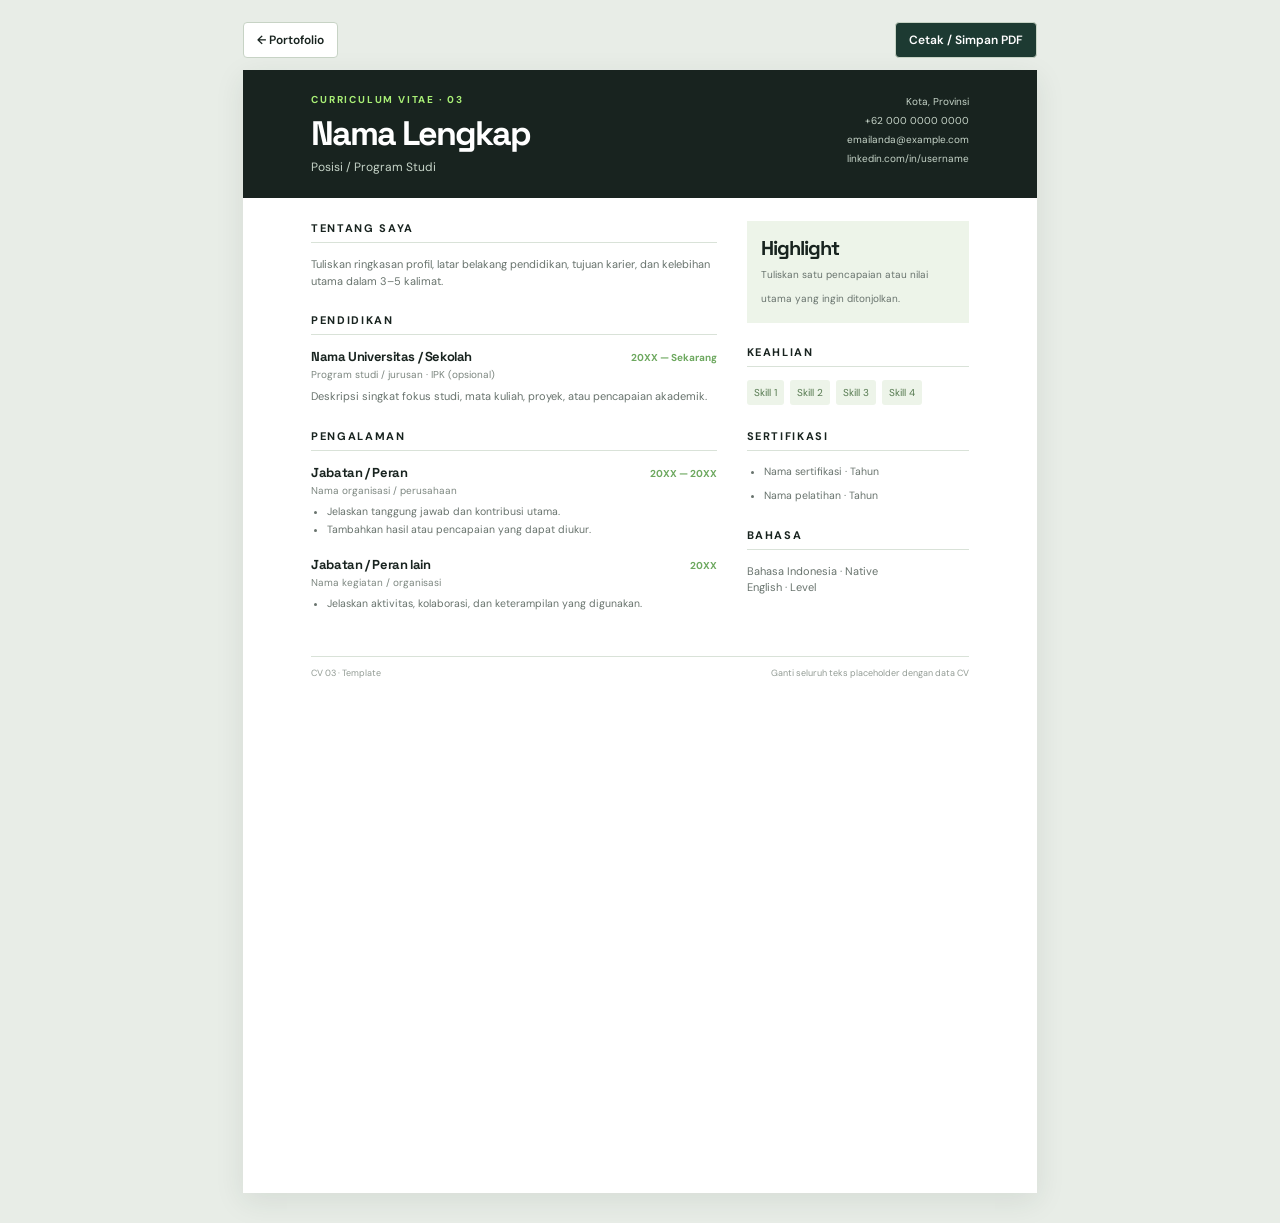
==== cv-3.html @ f795f119 "initial commit" ====
<!DOCTYPE html>
<html lang="id">
<head>
  <meta charset="UTF-8">
  <meta name="viewport" content="width=device-width, initial-scale=1.0">
  <meta name="description" content="Template CV 3 yang siap diisi.">
  <title>CV 3 - Template</title>
  <link rel="preconnect" href="https://fonts.googleapis.com">
  <link rel="preconnect" href="https://fonts.gstatic.com" crossorigin>
  <link href="https://fonts.googleapis.com/css2?family=DM+Sans:wght@400;500;600;700&family=Space+Grotesk:wght@500;600;700&display=swap" rel="stylesheet">
  <link rel="stylesheet" href="cv.css">
</head>
<body>
  <div class="cv-toolbar"><a href="index.html">← Portofolio</a><button onclick="window.print()">Cetak / Simpan PDF</button></div>
  <article class="cv-sheet cv-2">
    <header class="cv-header">
      <div>
        <p class="cv-kicker">Curriculum Vitae · 03</p>
        <h1 class="cv-name">Nama Lengkap</h1>
        <p class="cv-role">Posisi / Program Studi</p>
      </div>
      <div class="cv-contact">
        Kota, Provinsi<br>
        <a href="tel:+620000000000">+62 000 0000 0000</a><br>
        <a href="mailto:emailanda@example.com">emailanda@example.com</a><br>
        linkedin.com/in/username
      </div>
    </header>
    <div class="cv-layout">
      <main>
        <section class="cv-section">
          <h2>Tentang Saya</h2>
          <p>Tuliskan ringkasan profil, latar belakang pendidikan, tujuan karier, dan kelebihan utama dalam 3–5 kalimat.</p>
        </section>
        <section class="cv-section">
          <h2>Pendidikan</h2>
          <div class="cv-entry">
            <div class="cv-entry-head"><h3>Nama Universitas / Sekolah</h3><span class="cv-date">20XX — Sekarang</span></div>
            <div class="cv-place">Program studi / jurusan · IPK (opsional)</div>
            <p>Deskripsi singkat fokus studi, mata kuliah, proyek, atau pencapaian akademik.</p>
          </div>
        </section>
        <section class="cv-section">
          <h2>Pengalaman</h2>
          <div class="cv-entry">
            <div class="cv-entry-head"><h3>Jabatan / Peran</h3><span class="cv-date">20XX — 20XX</span></div>
            <div class="cv-place">Nama organisasi / perusahaan</div>
            <ul><li>Jelaskan tanggung jawab dan kontribusi utama.</li><li>Tambahkan hasil atau pencapaian yang dapat diukur.</li></ul>
          </div>
          <div class="cv-entry">
            <div class="cv-entry-head"><h3>Jabatan / Peran lain</h3><span class="cv-date">20XX</span></div>
            <div class="cv-place">Nama kegiatan / organisasi</div>
            <ul><li>Jelaskan aktivitas, kolaborasi, dan keterampilan yang digunakan.</li></ul>
          </div>
        </section>
      </main>
      <aside>
        <div class="cv-side-note"><strong>Highlight</strong><span>Tuliskan satu pencapaian atau nilai utama yang ingin ditonjolkan.</span></div>
        <section class="cv-section">
          <h2>Keahlian</h2>
          <div class="cv-skills"><span class="cv-skill">Skill 1</span><span class="cv-skill">Skill 2</span><span class="cv-skill">Skill 3</span><span class="cv-skill">Skill 4</span></div>
        </section>
        <section class="cv-section">
          <h2>Sertifikasi</h2>
          <ul class="cv-achievements"><li>Nama sertifikasi · Tahun</li><li>Nama pelatihan · Tahun</li></ul>
        </section>
        <section class="cv-section">
          <h2>Bahasa</h2>
          <p>Bahasa Indonesia · Native<br>English · Level</p>
        </section>
      </aside>
    </div>
    <footer class="cv-footer"><span>CV 03 · Template</span><span>Ganti seluruh teks placeholder dengan data CV</span></footer>
  </article>
</body>
</html>
---- cv.css ----
:root{--ink:#18231f;--muted:#68736d;--green:#6da85f;--pale:#edf4e9;--line:#d9e2d8;--serif:"Space Grotesk",Arial,sans-serif;--body:"DM Sans",Arial,sans-serif}*{box-sizing:border-box}body{margin:0;background:#e8ede7;color:var(--ink);font-family:var(--body);line-height:1.5}.cv-toolbar{width:210mm;margin:22px auto 12px;display:flex;justify-content:space-between;align-items:center}.cv-toolbar a,.cv-toolbar button{border:1px solid #c7d3c5;background:#fff;color:var(--ink);border-radius:4px;padding:9px 13px;text-decoration:none;font:600 12px var(--body);cursor:pointer}.cv-toolbar button{background:#1d3a32;color:#fff}.cv-sheet{width:210mm;min-height:297mm;margin:0 auto 30px;background:#fff;padding:18mm 18mm 15mm;box-shadow:0 8px 28px #1f352b18}.cv-header{display:flex;justify-content:space-between;gap:30px;padding-bottom:22px;border-bottom:3px solid var(--ink)}.cv-kicker{color:var(--green);font-size:10px;letter-spacing:.18em;text-transform:uppercase;font-weight:700;margin:0 0 10px}.cv-name{font:700 34px/1 var(--serif);letter-spacing:-.06em;margin:0 0 7px}.cv-role{color:var(--muted);font-size:12px;margin:0}.cv-contact{text-align:right;color:var(--muted);font-size:10px;line-height:1.9}.cv-contact a{color:inherit;text-decoration:none}.cv-layout{display:grid;grid-template-columns:1.55fr .85fr;gap:30px;margin-top:23px}.cv-section{margin-bottom:24px}.cv-section h2{font:700 11px var(--body);text-transform:uppercase;letter-spacing:.15em;color:var(--green);border-bottom:1px solid var(--line);padding-bottom:7px;margin:0 0 13px}.cv-section p{font-size:11px;color:var(--muted);margin:0}.cv-entry{margin:0 0 18px}.cv-entry:last-child{margin-bottom:0}.cv-entry-head{display:flex;justify-content:space-between;gap:12px;align-items:baseline}.cv-entry h3{font:700 14px var(--serif);letter-spacing:-.03em;margin:0}.cv-date{font-size:10px;color:var(--green);white-space:nowrap;font-weight:700}.cv-place{font-size:10px;color:#7d8780;margin:2px 0 6px}.cv-entry ul{margin:6px 0 0;padding-left:16px;color:var(--muted);font-size:10.5px}.cv-entry li{margin:3px 0}.cv-skills{display:flex;flex-wrap:wrap;gap:6px}.cv-skill{background:var(--pale);color:#54784e;border-radius:3px;padding:5px 7px;font-size:10px}.cv-side-note{background:var(--pale);padding:14px;margin-bottom:22px}.cv-side-note strong{display:block;font:700 20px var(--serif);letter-spacing:-.05em}.cv-side-note span{font-size:10px;color:var(--muted)}.cv-achievements{padding-left:17px;margin:0;color:var(--muted);font-size:10.5px}.cv-achievements li{margin-bottom:8px}.cv-footer{border-top:1px solid var(--line);padding-top:10px;color:#929b94;font-size:9px;margin-top:20px;display:flex;justify-content:space-between}.cv-2 .cv-header{background:var(--ink);color:#fff;padding:22px 24px;border:0;margin:-18mm -18mm 23px;padding-left:18mm;padding-right:18mm}.cv-2 .cv-role,.cv-2 .cv-contact{color:#c6d4c8}.cv-2 .cv-kicker{color:#a9ef76}.cv-2 .cv-section h2{color:var(--ink)}.cv-2 .cv-entry h3{font-size:13px}@media(max-width:850px){.cv-toolbar,.cv-sheet{width:calc(100% - 28px)}.cv-sheet{padding:28px 22px}.cv-2 .cv-header{margin:-28px -22px 23px;padding:25px 22px}.cv-header{flex-direction:column}.cv-contact{text-align:left}.cv-layout{grid-template-columns:1fr;gap:0}.cv-side-note{display:none}}@media print{body{background:#fff}.cv-toolbar{display:none}.cv-sheet{width:210mm;min-height:297mm;margin:0;box-shadow:none}.cv-2 .cv-header{-webkit-print-color-adjust:exact;print-color-adjust:exact}}
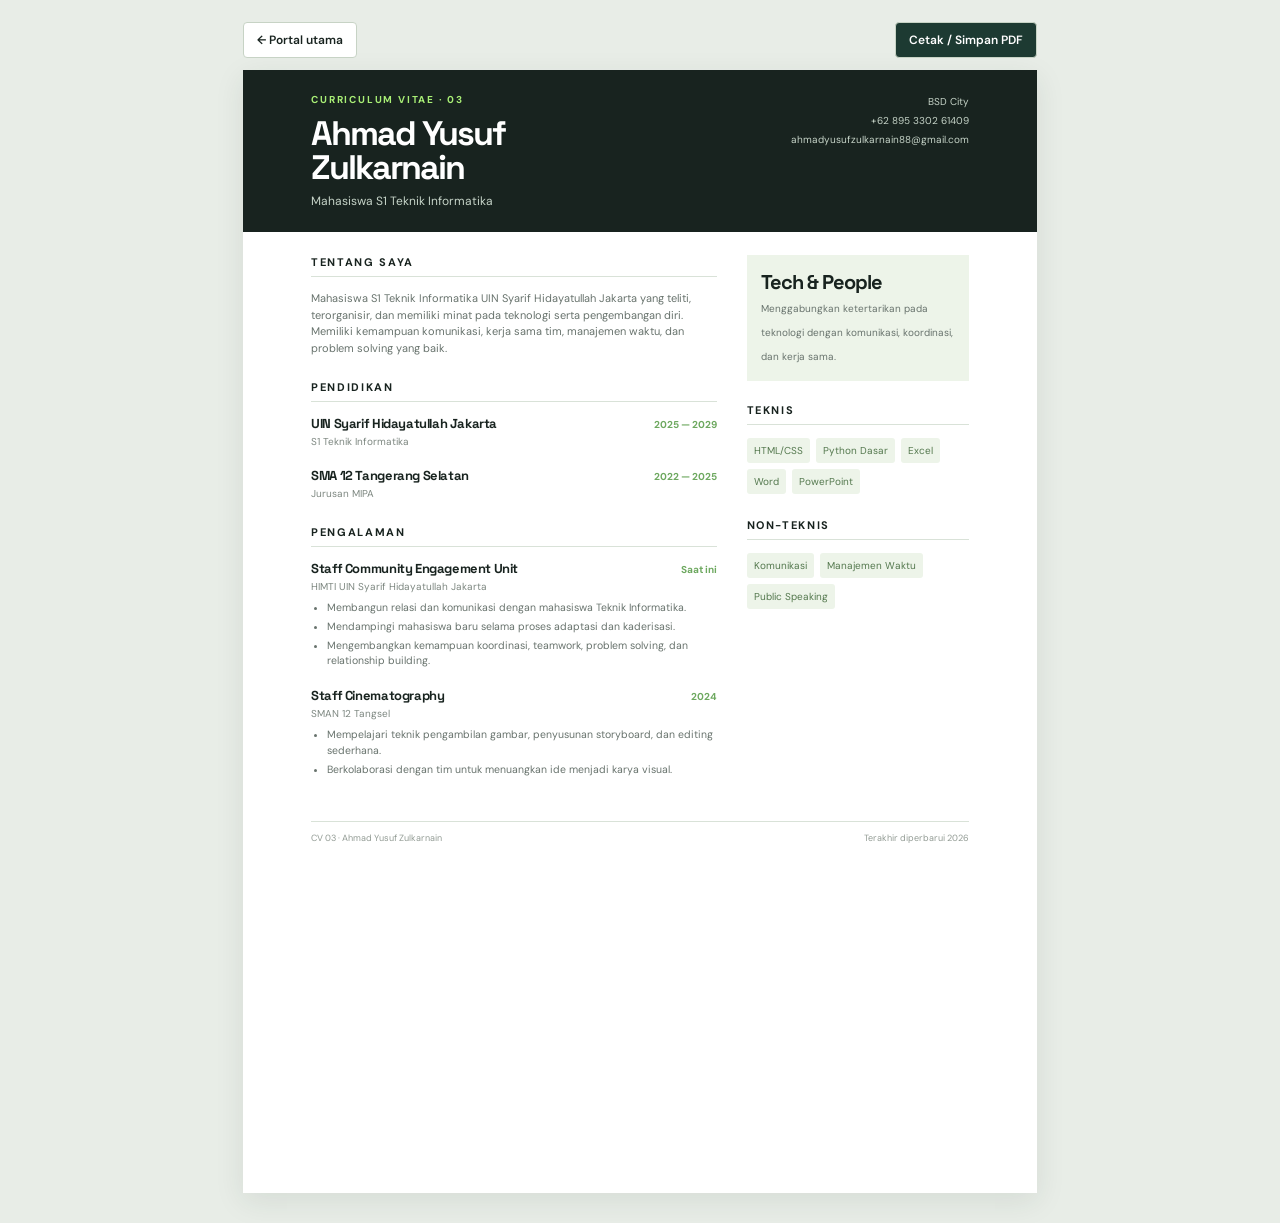
==== commit 03cdfa02: "simpan perubahan cv-3 dan index" ====
--- a/cv-3.html
+++ b/cv-3.html
@@ -3,74 +3,35 @@
 <head>
   <meta charset="UTF-8">
   <meta name="viewport" content="width=device-width, initial-scale=1.0">
-  <meta name="description" content="Template CV 3 yang siap diisi.">
-  <title>CV 3 - Template</title>
+  <title>CV 3 - Ahmad Yusuf Zulkarnain</title>
   <link rel="preconnect" href="https://fonts.googleapis.com">
   <link rel="preconnect" href="https://fonts.gstatic.com" crossorigin>
   <link href="https://fonts.googleapis.com/css2?family=DM+Sans:wght@400;500;600;700&family=Space+Grotesk:wght@500;600;700&display=swap" rel="stylesheet">
   <link rel="stylesheet" href="cv.css">
 </head>
 <body>
-  <div class="cv-toolbar"><a href="index.html">← Portofolio</a><button onclick="window.print()">Cetak / Simpan PDF</button></div>
+  <div class="cv-toolbar"><a href="index.html">← Portal utama</a><button onclick="window.print()">Cetak / Simpan PDF</button></div>
   <article class="cv-sheet cv-2">
-    <header class="cv-header">
-      <div>
-        <p class="cv-kicker">Curriculum Vitae · 03</p>
-        <h1 class="cv-name">Nama Lengkap</h1>
-        <p class="cv-role">Posisi / Program Studi</p>
-      </div>
-      <div class="cv-contact">
-        Kota, Provinsi<br>
-        <a href="tel:+620000000000">+62 000 0000 0000</a><br>
-        <a href="mailto:emailanda@example.com">emailanda@example.com</a><br>
-        linkedin.com/in/username
-      </div>
-    </header>
+    <header class="cv-header"><div><p class="cv-kicker">Curriculum Vitae · 03</p><h1 class="cv-name">Ahmad Yusuf<br> Zulkarnain</h1><p class="cv-role">Mahasiswa S1 Teknik Informatika</p></div><div class="cv-contact">BSD City<br><a href="tel:+62895330261409">+62 895 3302 61409</a><br><a href="mailto:ahmadyusufzulkarnain88@gmail.com">ahmadyusufzulkarnain88@gmail.com</a></div></header>
     <div class="cv-layout">
       <main>
-        <section class="cv-section">
-          <h2>Tentang Saya</h2>
-          <p>Tuliskan ringkasan profil, latar belakang pendidikan, tujuan karier, dan kelebihan utama dalam 3–5 kalimat.</p>
+        <section class="cv-section"><h2>Tentang Saya</h2><p>Mahasiswa S1 Teknik Informatika UIN Syarif Hidayatullah Jakarta yang teliti, terorganisir, dan memiliki minat pada teknologi serta pengembangan diri. Memiliki kemampuan komunikasi, kerja sama tim, manajemen waktu, dan problem solving yang baik.</p></section>
+        <section class="cv-section"><h2>Pendidikan</h2>
+          <div class="cv-entry"><div class="cv-entry-head"><h3>UIN Syarif Hidayatullah Jakarta</h3><span class="cv-date">2025 — 2029</span></div><div class="cv-place">S1 Teknik Informatika</div></div>
+          <div class="cv-entry"><div class="cv-entry-head"><h3>SMA 12 Tangerang Selatan</h3><span class="cv-date">2022 — 2025</span></div><div class="cv-place">Jurusan MIPA</div></div>
         </section>
-        <section class="cv-section">
-          <h2>Pendidikan</h2>
-          <div class="cv-entry">
-            <div class="cv-entry-head"><h3>Nama Universitas / Sekolah</h3><span class="cv-date">20XX — Sekarang</span></div>
-            <div class="cv-place">Program studi / jurusan · IPK (opsional)</div>
-            <p>Deskripsi singkat fokus studi, mata kuliah, proyek, atau pencapaian akademik.</p>
-          </div>
-        </section>
-        <section class="cv-section">
-          <h2>Pengalaman</h2>
-          <div class="cv-entry">
-            <div class="cv-entry-head"><h3>Jabatan / Peran</h3><span class="cv-date">20XX — 20XX</span></div>
-            <div class="cv-place">Nama organisasi / perusahaan</div>
-            <ul><li>Jelaskan tanggung jawab dan kontribusi utama.</li><li>Tambahkan hasil atau pencapaian yang dapat diukur.</li></ul>
-          </div>
-          <div class="cv-entry">
-            <div class="cv-entry-head"><h3>Jabatan / Peran lain</h3><span class="cv-date">20XX</span></div>
-            <div class="cv-place">Nama kegiatan / organisasi</div>
-            <ul><li>Jelaskan aktivitas, kolaborasi, dan keterampilan yang digunakan.</li></ul>
-          </div>
+        <section class="cv-section"><h2>Pengalaman</h2>
+          <div class="cv-entry"><div class="cv-entry-head"><h3>Staff Community Engagement Unit</h3><span class="cv-date">Saat ini</span></div><div class="cv-place">HIMTI UIN Syarif Hidayatullah Jakarta</div><ul><li>Membangun relasi dan komunikasi dengan mahasiswa Teknik Informatika.</li><li>Mendampingi mahasiswa baru selama proses adaptasi dan kaderisasi.</li><li>Mengembangkan kemampuan koordinasi, teamwork, problem solving, dan relationship building.</li></ul></div>
+          <div class="cv-entry"><div class="cv-entry-head"><h3>Staff Cinematography</h3><span class="cv-date">2024</span></div><div class="cv-place">SMAN 12 Tangsel</div><ul><li>Mempelajari teknik pengambilan gambar, penyusunan storyboard, dan editing sederhana.</li><li>Berkolaborasi dengan tim untuk menuangkan ide menjadi karya visual.</li></ul></div>
         </section>
       </main>
       <aside>
-        <div class="cv-side-note"><strong>Highlight</strong><span>Tuliskan satu pencapaian atau nilai utama yang ingin ditonjolkan.</span></div>
-        <section class="cv-section">
-          <h2>Keahlian</h2>
-          <div class="cv-skills"><span class="cv-skill">Skill 1</span><span class="cv-skill">Skill 2</span><span class="cv-skill">Skill 3</span><span class="cv-skill">Skill 4</span></div>
-        </section>
-        <section class="cv-section">
-          <h2>Sertifikasi</h2>
-          <ul class="cv-achievements"><li>Nama sertifikasi · Tahun</li><li>Nama pelatihan · Tahun</li></ul>
-        </section>
-        <section class="cv-section">
-          <h2>Bahasa</h2>
-          <p>Bahasa Indonesia · Native<br>English · Level</p>
-        </section>
+        <div class="cv-side-note"><strong>Tech & People</strong><span>Menggabungkan ketertarikan pada teknologi dengan komunikasi, koordinasi, dan kerja sama.</span></div>
+        <section class="cv-section"><h2>Teknis</h2><div class="cv-skills"><span class="cv-skill">HTML/CSS</span><span class="cv-skill">Python Dasar</span><span class="cv-skill">Excel</span><span class="cv-skill">Word</span><span class="cv-skill">PowerPoint</span></div></section>
+        <section class="cv-section"><h2>Non-Teknis</h2><div class="cv-skills"><span class="cv-skill">Komunikasi</span><span class="cv-skill">Manajemen Waktu</span><span class="cv-skill">Public Speaking</span></div></section>
       </aside>
     </div>
-    <footer class="cv-footer"><span>CV 03 · Template</span><span>Ganti seluruh teks placeholder dengan data CV</span></footer>
+    <footer class="cv-footer"><span>CV 03 · Ahmad Yusuf Zulkarnain</span><span>Terakhir diperbarui 2026</span></footer>
   </article>
 </body>
 </html>
